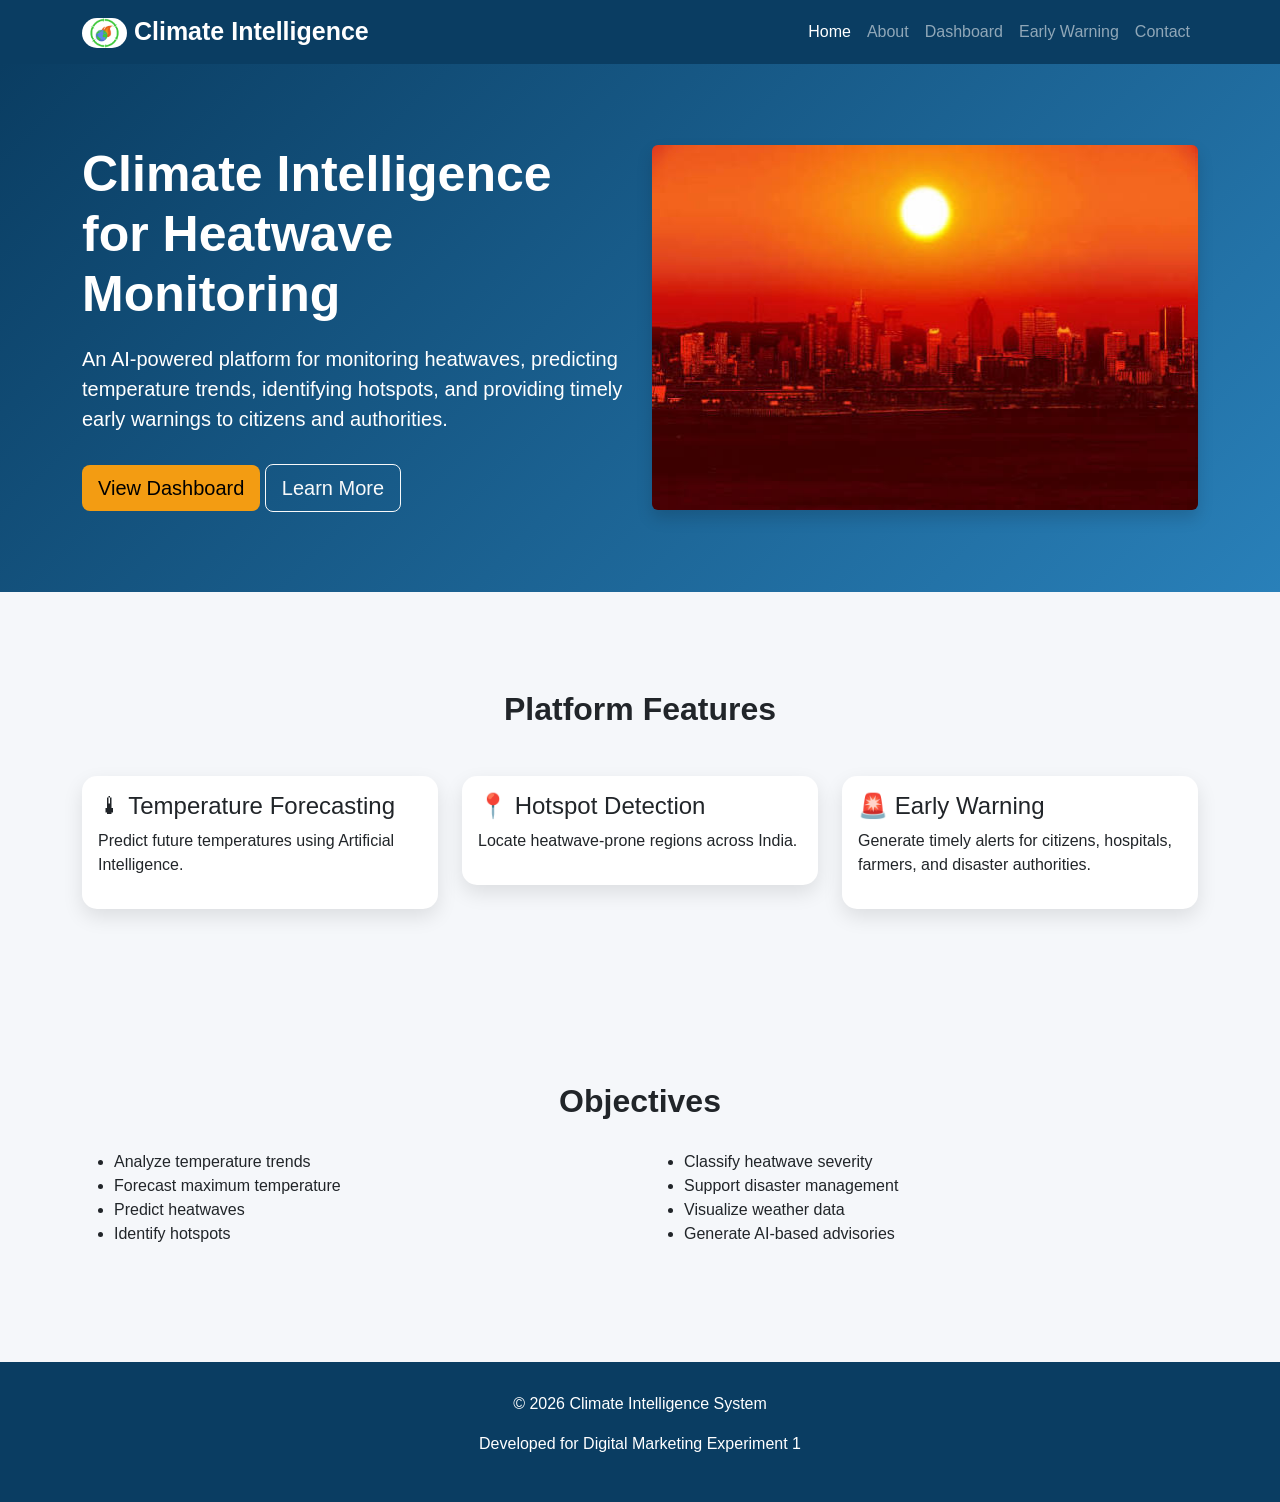
==== index.html @ bb138435 "Optimize page title for SEO" ====
<!DOCTYPE html>
<html lang="en">

<head>
  <!-- Google tag (gtag.js) -->
<script async src="https://www.googletagmanager.com/gtag/js?id=G-5CMJ7T5TZF"></script>
<script>
  window.dataLayer = window.dataLayer || [];
  function gtag(){dataLayer.push(arguments);}
  gtag('js', new Date());

  gtag('config', 'G-5CMJ7T5TZF');
</script>

<meta charset="UTF-8">

<meta name="viewport"
content="width=device-width, initial-scale=1.0">

<title>Heatwave Monitoring & Early Warning | Climate Intelligence</title>
  
<link href="https://cdn.jsdelivr.net/npm/bootstrap@5.3.3/dist/css/bootstrap.min.css" rel="stylesheet">

<link rel="stylesheet" href="css/style.css">

</head>

<body>

<!-- Navbar -->

<nav class="navbar navbar-expand-lg navbar-dark bg-dark">

<div class="container">

<a class="navbar-brand" href="index.html">

<img src="images/logo.png" width="45">

Climate Intelligence

</a>

<button class="navbar-toggler"
type="button"
data-bs-toggle="collapse"
data-bs-target="#navbarNav">

<span class="navbar-toggler-icon"></span>

</button>

<div class="collapse navbar-collapse"
id="navbarNav">

<ul class="navbar-nav ms-auto">

<li class="nav-item">

<a class="nav-link active"
href="index.html">

Home

</a>

</li>

<li class="nav-item">

<a class="nav-link"
href="about.html">

About

</a>

</li>

<li class="nav-item">

<a class="nav-link"
href="dashboard.html">

Dashboard

</a>

</li>

<li class="nav-item">

<a class="nav-link"
href="warning.html">

Early Warning

</a>

</li>

<li class="nav-item">

<a class="nav-link"
href="contact.html">

Contact

</a>

</li>

</ul>

</div>

</div>

</nav>

<!-- Hero Section -->

<section class="hero">

<div class="container">

<div class="row align-items-center">

<div class="col-lg-6">

<h1>

Climate Intelligence for Heatwave Monitoring

</h1>

<p>

An AI-powered platform for monitoring heatwaves,
predicting temperature trends,
identifying hotspots,
and providing timely early warnings
to citizens and authorities.

</p>

<a href="dashboard.html"
class="btn btn-warning btn-lg">

View Dashboard

</a>

<a href="about.html"
class="btn btn-outline-light btn-lg">

Learn More

</a>

</div>

<div class="col-lg-6">

<img src="images/hero.jpg"
class="img-fluid rounded shadow">

</div>

</div>

</div>

</section>

<!-- Features -->

<section class="container mt-5">

<h2 class="text-center mb-5">

Platform Features

</h2>

<div class="row">

<div class="col-md-4">

<div class="card">

<div class="card-body">

<h4>

🌡 Temperature Forecasting

</h4>

<p>

Predict future temperatures using Artificial Intelligence.

</p>

</div>

</div>

</div>

<div class="col-md-4">

<div class="card">

<div class="card-body">

<h4>

📍 Hotspot Detection

</h4>

<p>

Locate heatwave-prone regions across India.

</p>

</div>

</div>

</div>

<div class="col-md-4">

<div class="card">

<div class="card-body">

<h4>

🚨 Early Warning

</h4>

<p>

Generate timely alerts for citizens,
hospitals,
farmers,
and disaster authorities.

</p>

</div>

</div>

</div>

</div>

</section>

<!-- Objectives -->

<section class="container mt-5">

<h2 class="text-center">

Objectives

</h2>

<div class="row mt-4">

<div class="col-md-6">

<ul>

<li>Analyze temperature trends</li>

<li>Forecast maximum temperature</li>

<li>Predict heatwaves</li>

<li>Identify hotspots</li>

</ul>

</div>

<div class="col-md-6">

<ul>

<li>Classify heatwave severity</li>

<li>Support disaster management</li>

<li>Visualize weather data</li>

<li>Generate AI-based advisories</li>

</ul>

</div>

</div>

</section>

<!-- Footer -->

<footer>

<p>

© 2026 Climate Intelligence System

</p>

<p>

Developed for Digital Marketing Experiment 1

</p>

</footer>

<script src="https://cdn.jsdelivr.net/npm/bootstrap@5.3.3/dist/js/bootstrap.bundle.min.js"></script>

<script src="js/script.js"></script>

</body>

</html>
---- css/style.css ----
body{

font-family:Arial, Helvetica, sans-serif;

background:#f5f7fa;

}

.navbar{

background:#0A3D62 !important;

}

.navbar-brand{

font-weight:bold;

font-size:25px;

}

.hero{

background:linear-gradient(135deg,#0A3D62,#2980B9);

color:white;

padding:80px 0;

}

.hero h1{

font-size:50px;

font-weight:bold;

}

.hero p{

font-size:20px;

margin-top:20px;

margin-bottom:30px;

}

.card{

transition:.4s;

border:none;

box-shadow:0 8px 20px rgba(0,0,0,.1);

margin-bottom:25px;

}

.card:hover{

transform:translateY(-8px);

}

section{

padding-top:50px;

padding-bottom:50px;

}

footer{

background:#0A3D62;

color:white;

text-align:center;

padding:30px;

margin-top:50px;

}

.btn-warning{

background:#F39C12;

border:none;

}

.btn-warning:hover{

background:#d68910;

}

h2{

font-weight:bold;

margin-bottom:30px;

}
table{
    background:white;
}

table th{
    text-align:center;
}

table td{
    text-align:center;
    vertical-align:middle;
}

.card h2{
    font-weight:bold;
}

.card{
    border-radius:15px;
}

img{
    border-radius:15px;
}

h1{
    font-weight:bold;
}

h3{
    margin-bottom:20px;
}
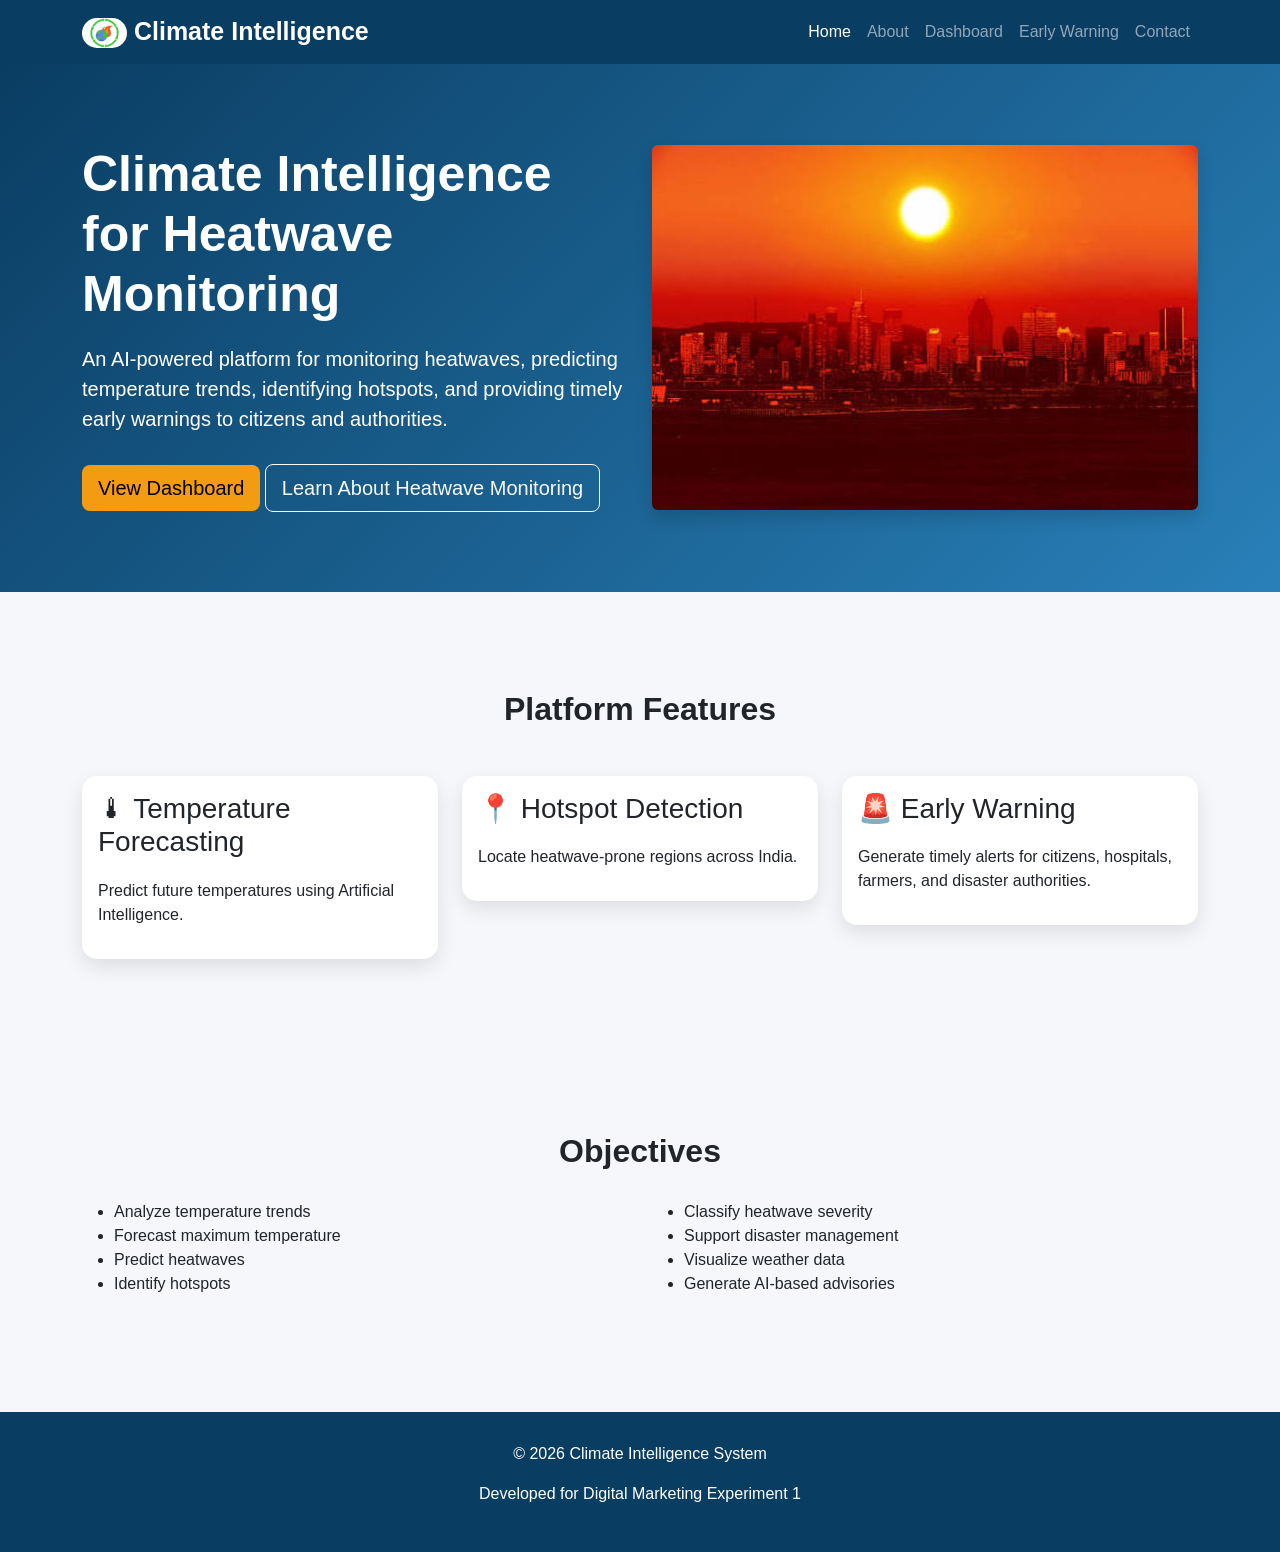
==== commit bb8f0306: "Optimize webpage for on-page SEO" ====
--- a/index.html
+++ b/index.html
@@ -2,336 +2,363 @@
 <html lang="en">
 
 <head>
+
   <!-- Google tag (gtag.js) -->
-<script async src="https://www.googletagmanager.com/gtag/js?id=G-5CMJ7T5TZF"></script>
-<script>
-  window.dataLayer = window.dataLayer || [];
-  function gtag(){dataLayer.push(arguments);}
-  gtag('js', new Date());
-
-  gtag('config', 'G-5CMJ7T5TZF');
-</script>
-
-<meta charset="UTF-8">
-
-<meta name="viewport"
-content="width=device-width, initial-scale=1.0">
-
-<title>Heatwave Monitoring & Early Warning | Climate Intelligence</title>
-  
-<link href="https://cdn.jsdelivr.net/npm/bootstrap@5.3.3/dist/css/bootstrap.min.css" rel="stylesheet">
-
-<link rel="stylesheet" href="css/style.css">
+  <script async src="https://www.googletagmanager.com/gtag/js?id=G-5CMJ7T5TZF"></script>
+
+  <script>
+    window.dataLayer = window.dataLayer || [];
+    function gtag(){dataLayer.push(arguments);}
+    gtag('js', new Date());
+
+    gtag('config', 'G-5CMJ7T5TZF');
+  </script>
+
+  <!-- Character Encoding -->
+  <meta charset="UTF-8">
+
+  <!-- Responsive Viewport -->
+  <meta name="viewport"
+        content="width=device-width, initial-scale=1.0">
+
+  <!-- SEO Title -->
+  <title>Heatwave Monitoring & Early Warning | Climate Intelligence</title>
+
+  <!-- SEO Meta Description -->
+  <meta name="description"
+        content="Monitor heatwaves, predict extreme heat risks, and receive early warnings with climate intelligence.">
+
+  <!-- SEO Meta Keywords -->
+  <meta name="keywords"
+        content="heatwave monitoring, heatwave prediction, heatwave alerts, climate intelligence, early warning">
+
+  <!-- Search Engine Robots -->
+  <meta name="robots"
+        content="index, follow">
+
+  <!-- Bootstrap CSS -->
+  <link href="https://cdn.jsdelivr.net/npm/bootstrap@5.3.3/dist/css/bootstrap.min.css"
+        rel="stylesheet">
+
+  <!-- Custom CSS -->
+  <link rel="stylesheet"
+        href="css/style.css">
 
 </head>
 
 <body>
 
 <!-- Navbar -->
-
 <nav class="navbar navbar-expand-lg navbar-dark bg-dark">
 
-<div class="container">
-
-<a class="navbar-brand" href="index.html">
-
-<img src="images/logo.png" width="45">
-
-Climate Intelligence
-
-</a>
-
-<button class="navbar-toggler"
-type="button"
-data-bs-toggle="collapse"
-data-bs-target="#navbarNav">
-
-<span class="navbar-toggler-icon"></span>
-
-</button>
-
-<div class="collapse navbar-collapse"
-id="navbarNav">
-
-<ul class="navbar-nav ms-auto">
-
-<li class="nav-item">
-
-<a class="nav-link active"
-href="index.html">
-
-Home
-
-</a>
-
-</li>
-
-<li class="nav-item">
-
-<a class="nav-link"
-href="about.html">
-
-About
-
-</a>
-
-</li>
-
-<li class="nav-item">
-
-<a class="nav-link"
-href="dashboard.html">
-
-Dashboard
-
-</a>
-
-</li>
-
-<li class="nav-item">
-
-<a class="nav-link"
-href="warning.html">
-
-Early Warning
-
-</a>
-
-</li>
-
-<li class="nav-item">
-
-<a class="nav-link"
-href="contact.html">
-
-Contact
-
-</a>
-
-</li>
-
-</ul>
-
-</div>
-
-</div>
+  <div class="container">
+
+    <a class="navbar-brand"
+       href="index.html"
+       title="Climate Intelligence Home">
+
+      <img src="images/logo.png"
+           width="45"
+           alt="Climate Intelligence logo">
+
+      Climate Intelligence
+
+    </a>
+
+    <button class="navbar-toggler"
+            type="button"
+            data-bs-toggle="collapse"
+            data-bs-target="#navbarNav">
+
+      <span class="navbar-toggler-icon"></span>
+
+    </button>
+
+    <div class="collapse navbar-collapse"
+         id="navbarNav">
+
+      <ul class="navbar-nav ms-auto">
+
+        <li class="nav-item">
+
+          <a class="nav-link active"
+             href="index.html"
+             title="Climate Intelligence Home">
+
+            Home
+
+          </a>
+
+        </li>
+
+        <li class="nav-item">
+
+          <a class="nav-link"
+             href="about.html"
+             title="Learn about the Climate Intelligence system">
+
+            About
+
+          </a>
+
+        </li>
+
+        <li class="nav-item">
+
+          <a class="nav-link"
+             href="dashboard.html"
+             title="View the heatwave monitoring dashboard">
+
+            Dashboard
+
+          </a>
+
+        </li>
+
+        <li class="nav-item">
+
+          <a class="nav-link"
+             href="warning.html"
+             title="View heatwave early warnings">
+
+            Early Warning
+
+          </a>
+
+        </li>
+
+        <li class="nav-item">
+
+          <a class="nav-link"
+             href="contact.html"
+             title="Contact the Climate Intelligence system">
+
+            Contact
+
+          </a>
+
+        </li>
+
+      </ul>
+
+    </div>
+
+  </div>
 
 </nav>
 
+
 <!-- Hero Section -->
-
 <section class="hero">
 
-<div class="container">
-
-<div class="row align-items-center">
-
-<div class="col-lg-6">
-
-<h1>
-
-Climate Intelligence for Heatwave Monitoring
-
-</h1>
-
-<p>
-
-An AI-powered platform for monitoring heatwaves,
-predicting temperature trends,
-identifying hotspots,
-and providing timely early warnings
-to citizens and authorities.
-
-</p>
-
-<a href="dashboard.html"
-class="btn btn-warning btn-lg">
-
-View Dashboard
-
-</a>
-
-<a href="about.html"
-class="btn btn-outline-light btn-lg">
-
-Learn More
-
-</a>
-
-</div>
-
-<div class="col-lg-6">
-
-<img src="images/hero.jpg"
-class="img-fluid rounded shadow">
-
-</div>
-
-</div>
-
-</div>
+  <div class="container">
+
+    <div class="row align-items-center">
+
+      <div class="col-lg-6">
+
+        <!-- Main H1 Heading -->
+        <h1>
+          Climate Intelligence for Heatwave Monitoring
+        </h1>
+
+        <p>
+          An AI-powered platform for monitoring heatwaves,
+          predicting temperature trends,
+          identifying hotspots,
+          and providing timely early warnings
+          to citizens and authorities.
+        </p>
+
+        <a href="dashboard.html"
+           class="btn btn-warning btn-lg"
+           title="View the heatwave monitoring dashboard">
+
+          View Dashboard
+
+        </a>
+
+        <a href="about.html"
+           class="btn btn-outline-light btn-lg"
+           title="Learn about heatwave monitoring and early warning">
+
+          Learn About Heatwave Monitoring
+
+        </a>
+
+      </div>
+
+
+      <div class="col-lg-6">
+
+        <img src="images/hero.jpg"
+             class="img-fluid rounded shadow"
+             alt="Climate intelligence for heatwave monitoring">
+
+      </div>
+
+    </div>
+
+  </div>
 
 </section>
 
+
 <!-- Features -->
-
 <section class="container mt-5">
 
-<h2 class="text-center mb-5">
-
-Platform Features
-
-</h2>
-
-<div class="row">
-
-<div class="col-md-4">
-
-<div class="card">
-
-<div class="card-body">
-
-<h4>
-
-🌡 Temperature Forecasting
-
-</h4>
-
-<p>
-
-Predict future temperatures using Artificial Intelligence.
-
-</p>
-
-</div>
-
-</div>
-
-</div>
-
-<div class="col-md-4">
-
-<div class="card">
-
-<div class="card-body">
-
-<h4>
-
-📍 Hotspot Detection
-
-</h4>
-
-<p>
-
-Locate heatwave-prone regions across India.
-
-</p>
-
-</div>
-
-</div>
-
-</div>
-
-<div class="col-md-4">
-
-<div class="card">
-
-<div class="card-body">
-
-<h4>
-
-🚨 Early Warning
-
-</h4>
-
-<p>
-
-Generate timely alerts for citizens,
-hospitals,
-farmers,
-and disaster authorities.
-
-</p>
-
-</div>
-
-</div>
-
-</div>
-
-</div>
+  <!-- H2 Heading -->
+  <h2 class="text-center mb-5">
+    Platform Features
+  </h2>
+
+
+  <div class="row">
+
+
+    <!-- Temperature Forecasting -->
+    <div class="col-md-4">
+
+      <div class="card">
+
+        <div class="card-body">
+
+          <!-- H3 Heading -->
+          <h3>
+            🌡 Temperature Forecasting
+          </h3>
+
+          <p>
+            Predict future temperatures using Artificial Intelligence.
+          </p>
+
+        </div>
+
+      </div>
+
+    </div>
+
+
+    <!-- Hotspot Detection -->
+    <div class="col-md-4">
+
+      <div class="card">
+
+        <div class="card-body">
+
+          <!-- H3 Heading -->
+          <h3>
+            📍 Hotspot Detection
+          </h3>
+
+          <p>
+            Locate heatwave-prone regions across India.
+          </p>
+
+        </div>
+
+      </div>
+
+    </div>
+
+
+    <!-- Early Warning -->
+    <div class="col-md-4">
+
+      <div class="card">
+
+        <div class="card-body">
+
+          <!-- H3 Heading -->
+          <h3>
+            🚨 Early Warning
+          </h3>
+
+          <p>
+            Generate timely alerts for citizens,
+            hospitals,
+            farmers,
+            and disaster authorities.
+          </p>
+
+        </div>
+
+      </div>
+
+    </div>
+
+  </div>
 
 </section>
 
+
 <!-- Objectives -->
-
 <section class="container mt-5">
 
-<h2 class="text-center">
-
-Objectives
-
-</h2>
-
-<div class="row mt-4">
-
-<div class="col-md-6">
-
-<ul>
-
-<li>Analyze temperature trends</li>
-
-<li>Forecast maximum temperature</li>
-
-<li>Predict heatwaves</li>
-
-<li>Identify hotspots</li>
-
-</ul>
-
-</div>
-
-<div class="col-md-6">
-
-<ul>
-
-<li>Classify heatwave severity</li>
-
-<li>Support disaster management</li>
-
-<li>Visualize weather data</li>
-
-<li>Generate AI-based advisories</li>
-
-</ul>
-
-</div>
-
-</div>
+  <!-- H2 Heading -->
+  <h2 class="text-center">
+    Objectives
+  </h2>
+
+
+  <div class="row mt-4">
+
+    <div class="col-md-6">
+
+      <ul>
+
+        <li>Analyze temperature trends</li>
+
+        <li>Forecast maximum temperature</li>
+
+        <li>Predict heatwaves</li>
+
+        <li>Identify hotspots</li>
+
+      </ul>
+
+    </div>
+
+
+    <div class="col-md-6">
+
+      <ul>
+
+        <li>Classify heatwave severity</li>
+
+        <li>Support disaster management</li>
+
+        <li>Visualize weather data</li>
+
+        <li>Generate AI-based advisories</li>
+
+      </ul>
+
+    </div>
+
+  </div>
 
 </section>
 
+
 <!-- Footer -->
-
 <footer>
 
-<p>
-
-© 2026 Climate Intelligence System
-
-</p>
-
-<p>
-
-Developed for Digital Marketing Experiment 1
-
-</p>
+  <p>
+    © 2026 Climate Intelligence System
+  </p>
+
+  <p>
+    Developed for Digital Marketing Experiment 1
+  </p>
 
 </footer>
 
+
+<!-- Bootstrap JavaScript -->
 <script src="https://cdn.jsdelivr.net/npm/bootstrap@5.3.3/dist/js/bootstrap.bundle.min.js"></script>
 
+<!-- Custom JavaScript -->
 <script src="js/script.js"></script>
 
 </body>
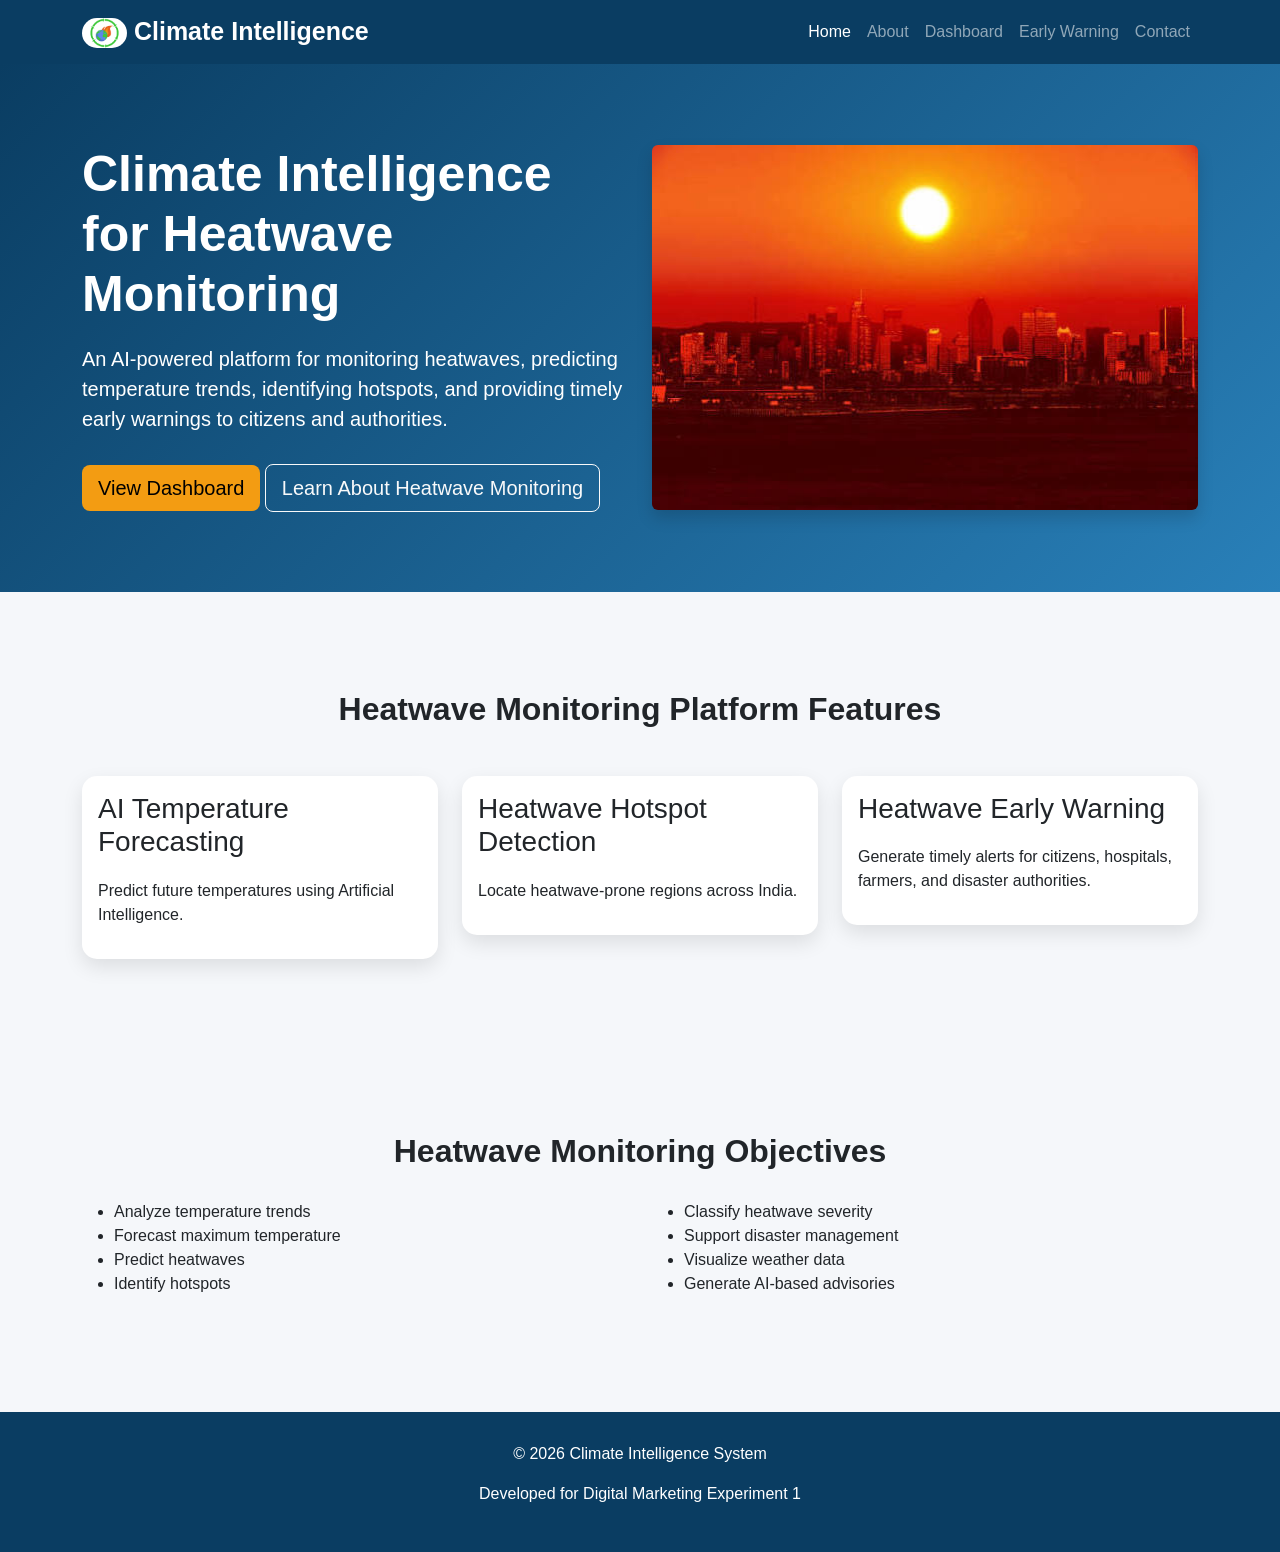
==== commit 051c19b3: "Updated index.html" ====
--- a/index.html
+++ b/index.html
@@ -209,7 +209,7 @@
 
   <!-- H2 Heading -->
   <h2 class="text-center mb-5">
-    Platform Features
+    Heatwave Monitoring Platform Features
   </h2>
 
 
@@ -225,7 +225,7 @@
 
           <!-- H3 Heading -->
           <h3>
-            🌡 Temperature Forecasting
+            AI Temperature Forecasting
           </h3>
 
           <p>
@@ -248,7 +248,7 @@
 
           <!-- H3 Heading -->
           <h3>
-            📍 Hotspot Detection
+            Heatwave Hotspot Detection
           </h3>
 
           <p>
@@ -271,7 +271,7 @@
 
           <!-- H3 Heading -->
           <h3>
-            🚨 Early Warning
+            Heatwave Early Warning
           </h3>
 
           <p>
@@ -297,7 +297,7 @@
 
   <!-- H2 Heading -->
   <h2 class="text-center">
-    Objectives
+    Heatwave Monitoring Objectives
   </h2>
 
 
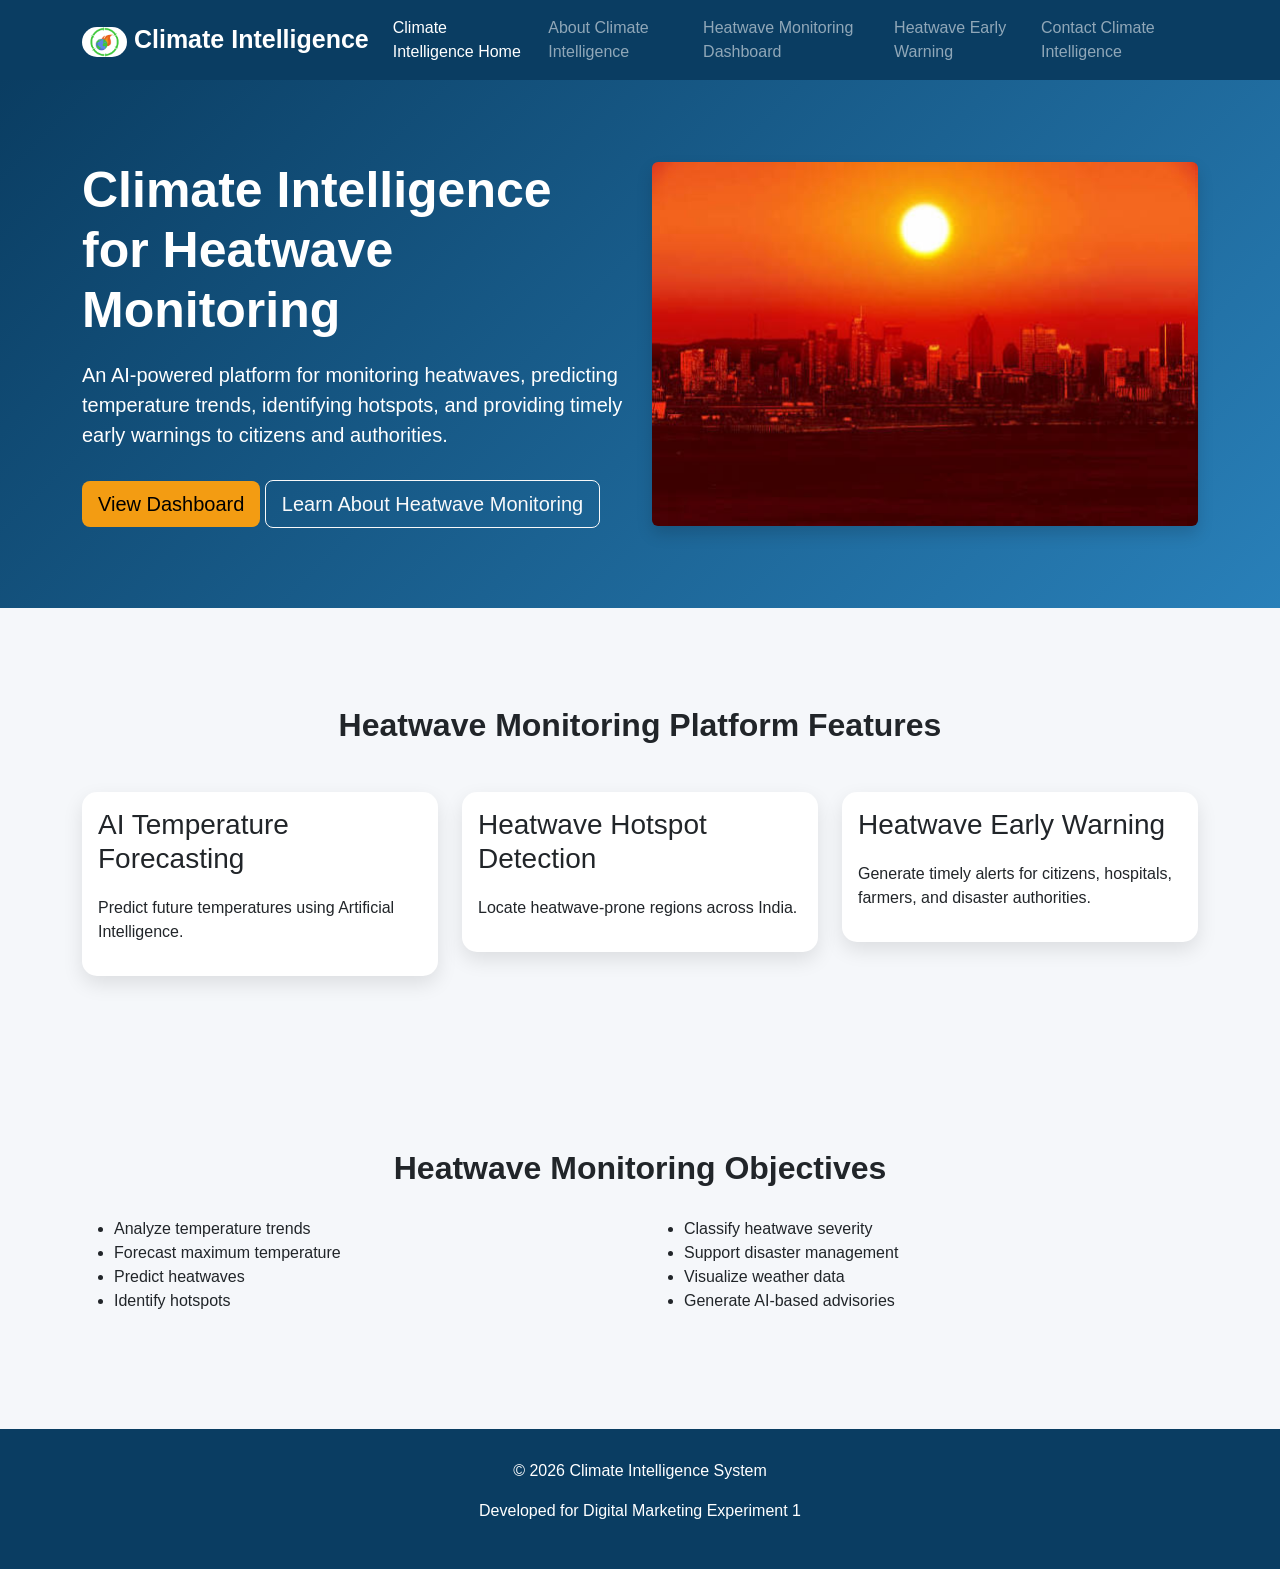
==== commit d4bb271a: "Updated index.html" ====
--- a/index.html
+++ b/index.html
@@ -85,7 +85,7 @@
              href="index.html"
              title="Climate Intelligence Home">
 
-            Home
+            Climate Intelligence Home
 
           </a>
 
@@ -97,7 +97,7 @@
              href="about.html"
              title="Learn about the Climate Intelligence system">
 
-            About
+            About Climate Intelligence
 
           </a>
 
@@ -109,7 +109,7 @@
              href="dashboard.html"
              title="View the heatwave monitoring dashboard">
 
-            Dashboard
+            Heatwave Monitoring Dashboard
 
           </a>
 
@@ -121,7 +121,7 @@
              href="warning.html"
              title="View heatwave early warnings">
 
-            Early Warning
+            Heatwave Early Warning
 
           </a>
 
@@ -133,7 +133,7 @@
              href="contact.html"
              title="Contact the Climate Intelligence system">
 
-            Contact
+            Contact Climate Intelligence
 
           </a>
 
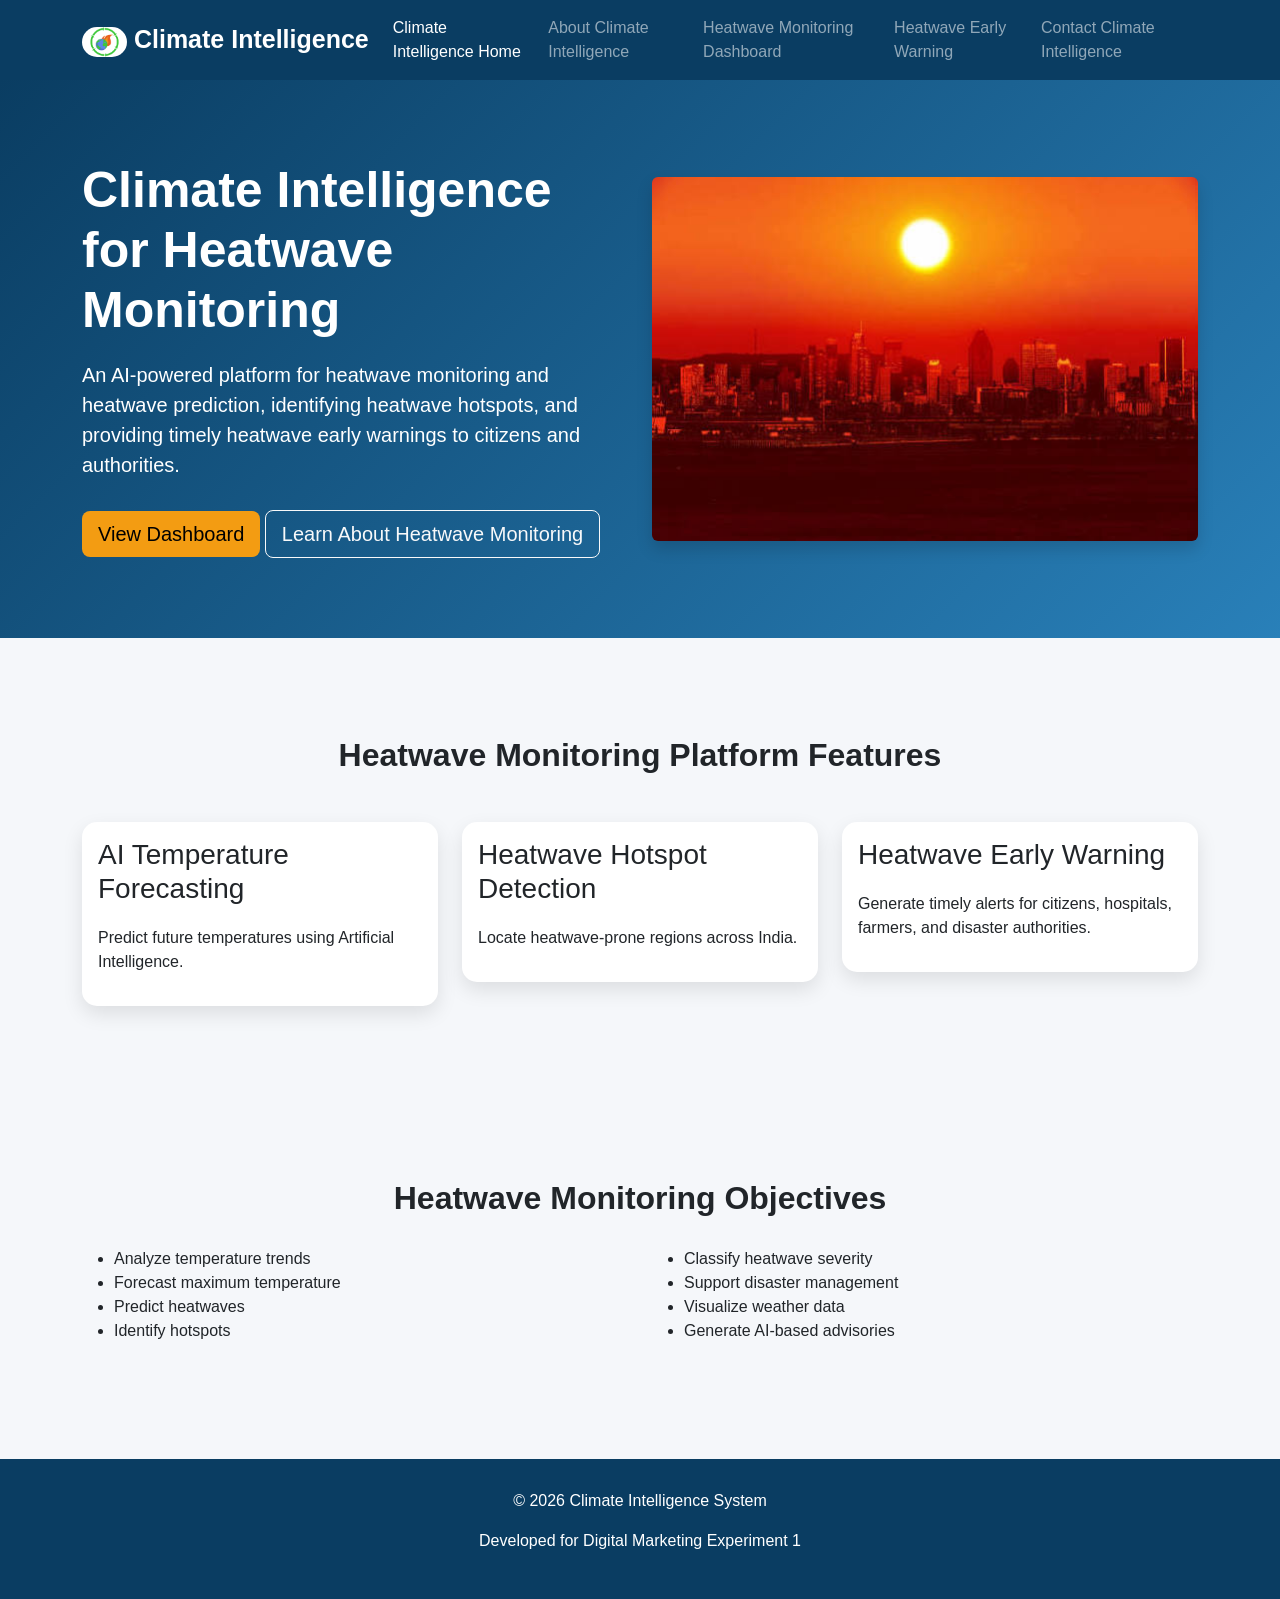
==== commit 8e3a42ef: "Updated index.html" ====
--- a/index.html
+++ b/index.html
@@ -163,10 +163,9 @@
         </h1>
 
         <p>
-          An AI-powered platform for monitoring heatwaves,
-          predicting temperature trends,
-          identifying hotspots,
-          and providing timely early warnings
+          An AI-powered platform for heatwave monitoring and heatwave prediction,
+          identifying heatwave hotspots,
+          and providing timely heatwave early warnings
           to citizens and authorities.
         </p>
 
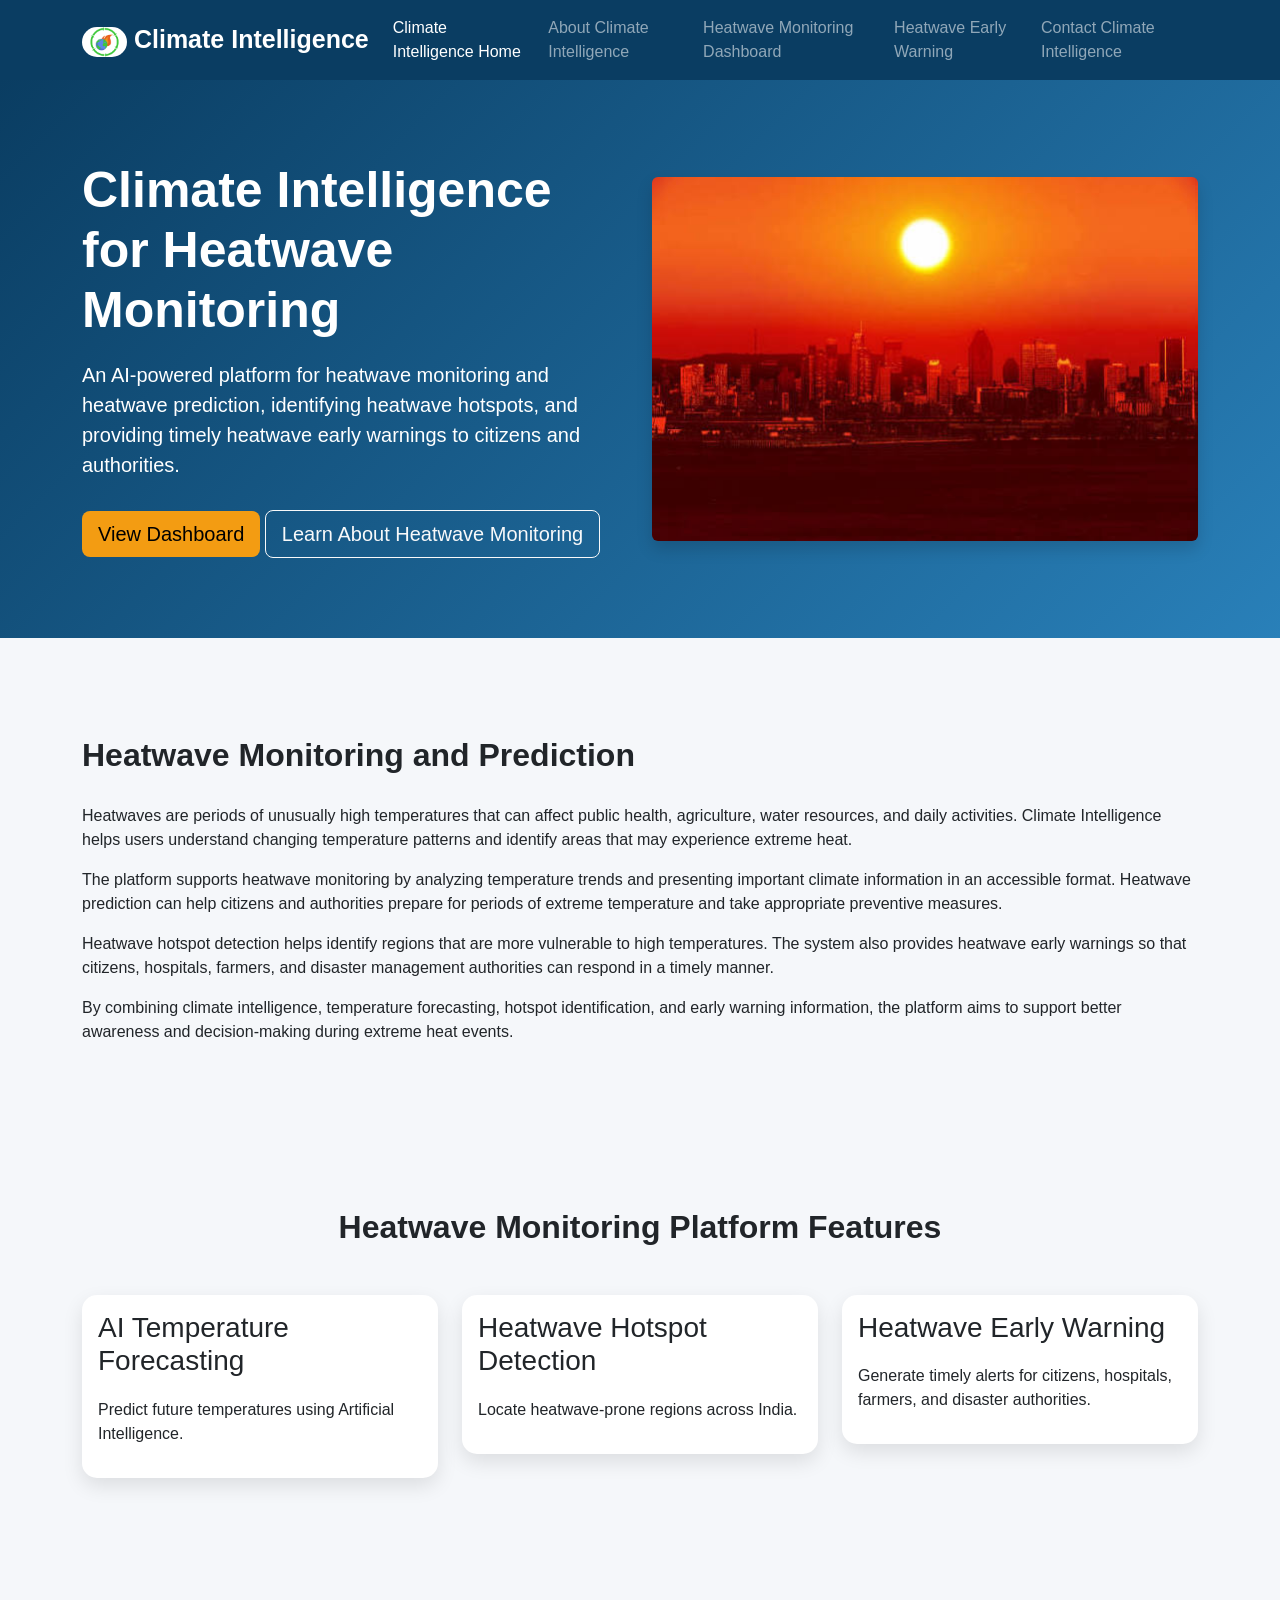
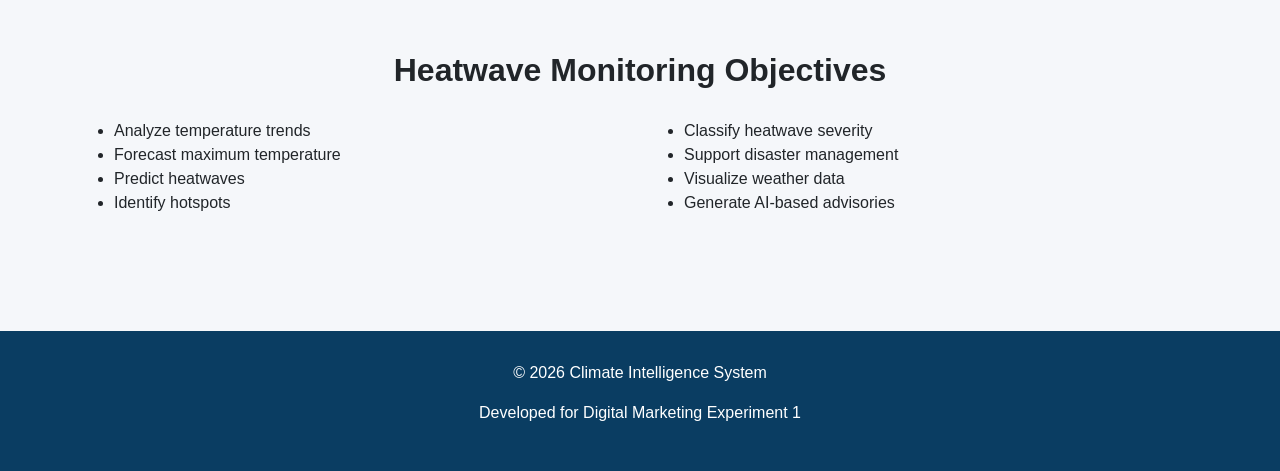
==== commit b5dd75de: "Update index.html" ====
--- a/index.html
+++ b/index.html
@@ -203,6 +203,45 @@
 </section>
 
 
+<!-- SEO Content Section -->
+<section class="container mt-5">
+
+  <h2>
+    Heatwave Monitoring and Prediction
+  </h2>
+
+  <p>
+    Heatwaves are periods of unusually high temperatures that can affect
+    public health, agriculture, water resources, and daily activities.
+    Climate Intelligence helps users understand changing temperature
+    patterns and identify areas that may experience extreme heat.
+  </p>
+
+  <p>
+    The platform supports heatwave monitoring by analyzing temperature
+    trends and presenting important climate information in an accessible
+    format. Heatwave prediction can help citizens and authorities prepare
+    for periods of extreme temperature and take appropriate preventive
+    measures.
+  </p>
+
+  <p>
+    Heatwave hotspot detection helps identify regions that are more
+    vulnerable to high temperatures. The system also provides heatwave
+    early warnings so that citizens, hospitals, farmers, and disaster
+    management authorities can respond in a timely manner.
+  </p>
+
+  <p>
+    By combining climate intelligence, temperature forecasting, hotspot
+    identification, and early warning information, the platform aims to
+    support better awareness and decision-making during extreme heat
+    events.
+  </p>
+
+</section>
+
+
 <!-- Features -->
 <section class="container mt-5">
 
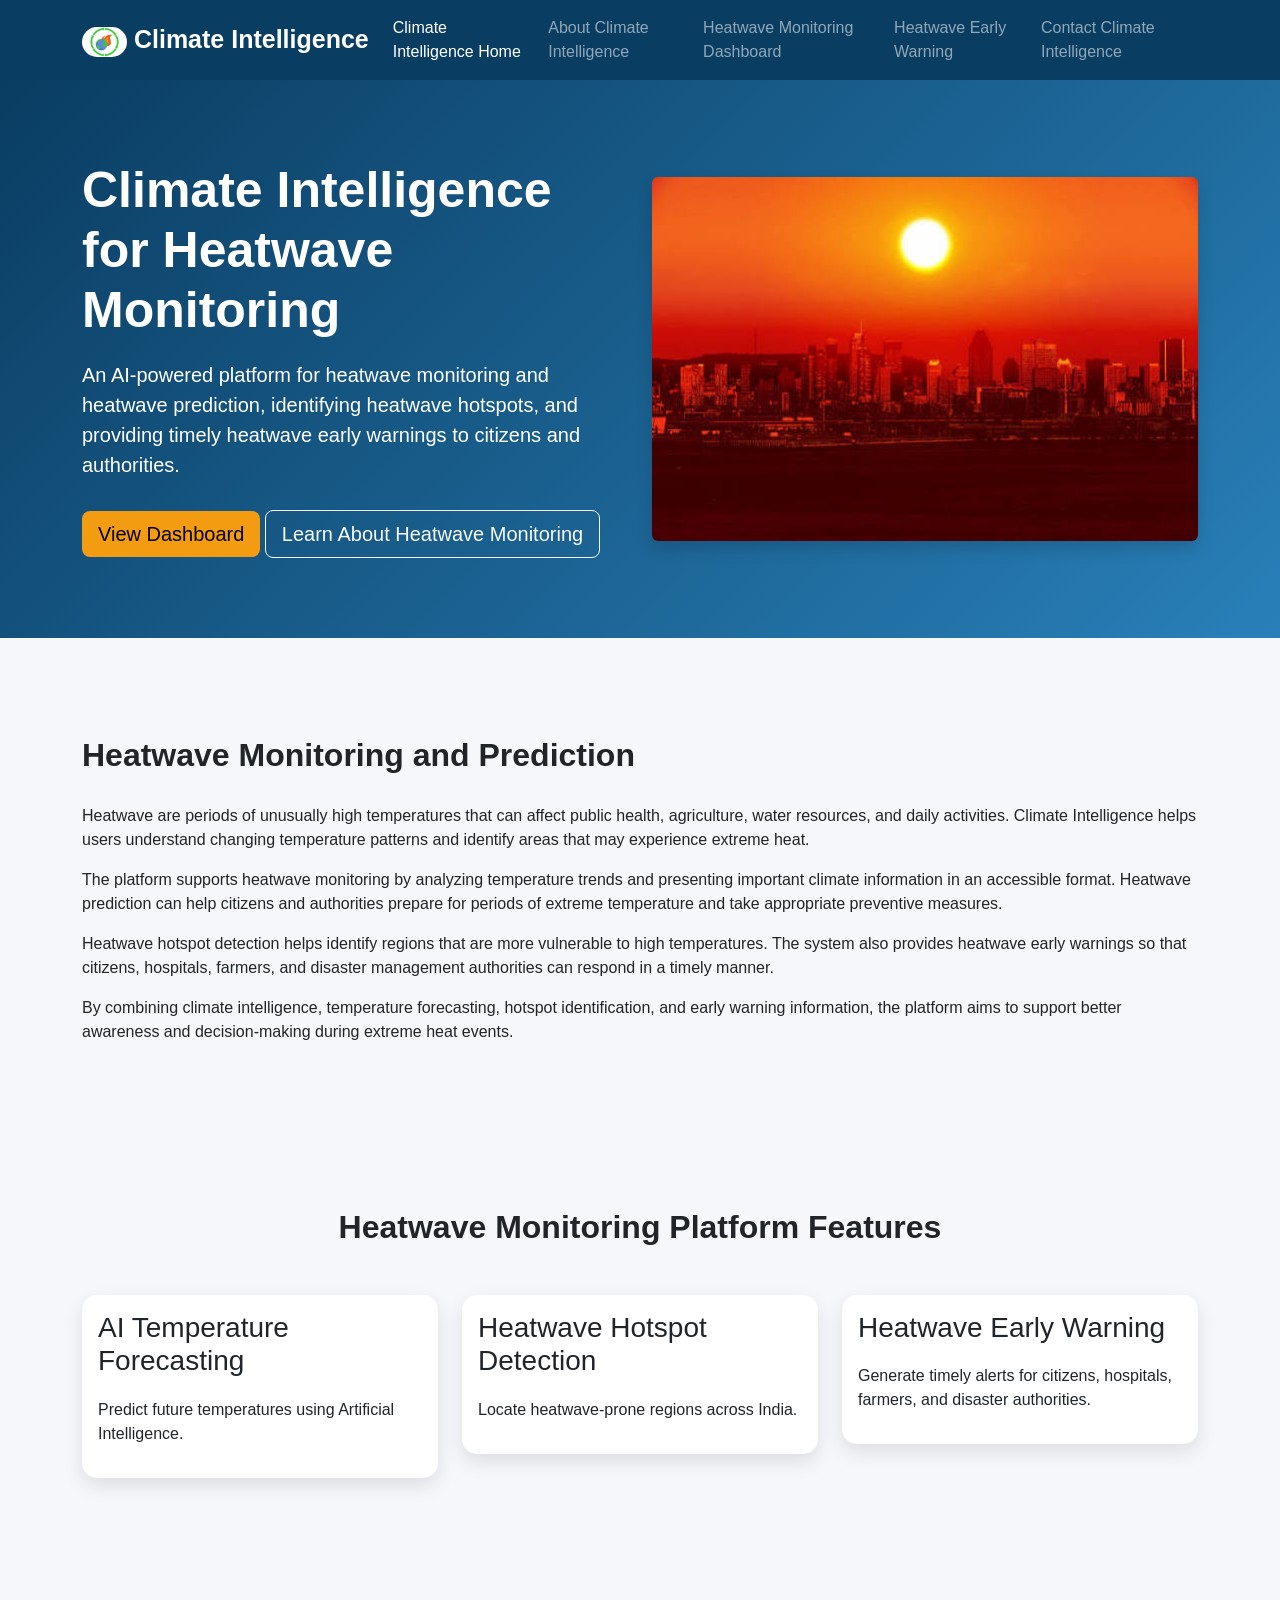
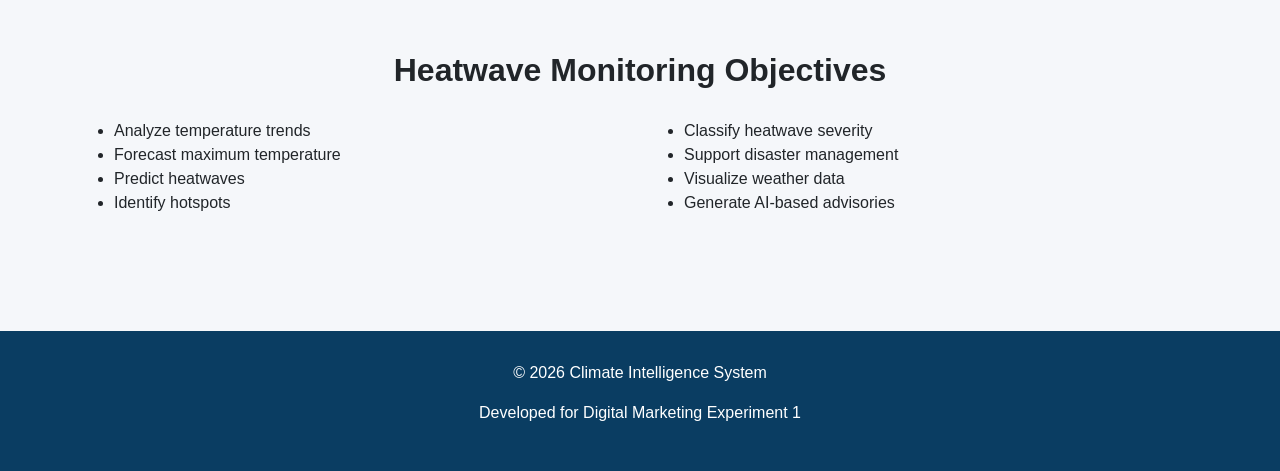
==== commit 47e87851: "Updated index.html" ====
--- a/index.html
+++ b/index.html
@@ -211,7 +211,7 @@
   </h2>
 
   <p>
-    Heatwaves are periods of unusually high temperatures that can affect
+    Heatwave are periods of unusually high temperatures that can affect
     public health, agriculture, water resources, and daily activities.
     Climate Intelligence helps users understand changing temperature
     patterns and identify areas that may experience extreme heat.
